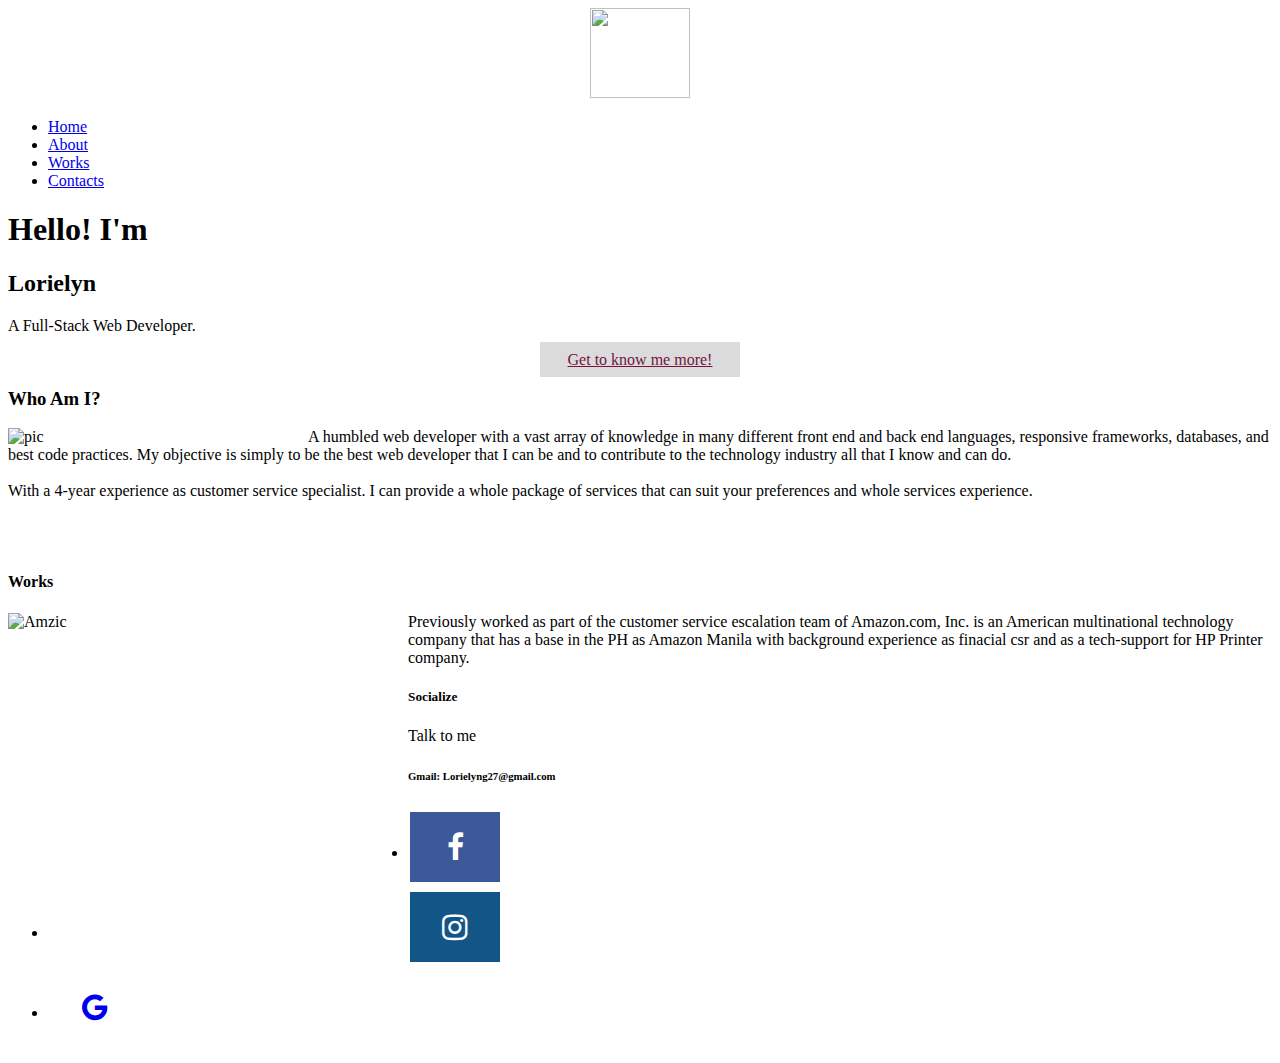
==== index.html @ 3c98e3cc "Rename index.html.html to index.html" ====
<!DOCTYPE html>
<html lang="en">
<head>
    <meta charset="UTF-8">
    <meta name="viewport" content="width=device-width, initial-scale=1.0">
    <link rel="stylesheet" href="style.css">
    <title>ONLINE RESUME</title>
    <link rel="stylesheet" href="https://cdnjs.cloudflare.com/ajax/libs/font-awesome/4.7.0/css/font-awesome.min.css">
    <style>

.fa {
  padding: 20px;
  font-size: 30px;
  width: 50px;
  text-align: center;
  text-decoration: none;
  margin: 5px 2px;
}

.fa:hover {
    opacity: 0.7;
}

.fa-facebook {
  background: #3B5998;
  color: white;
}

.fa-instagram {
  background: #125688;
  color: white;
}

  .img {
          border-radius: 0%;
        }
 .btn {
  background-color: #dcdbdb;
  border: none;
  color: rgb(116, 20, 65);
  padding: 9px 28px;
  text-align: center;
  font-size: 16px;
  margin: 4px 2px;
  transition: 0.3s;
  font-family: Tangerine;
}

.btn:hover {
  background-color: #b02d5b;
  color: white;
}


</style>
</head>
    <body>
          <div class="container">
          <center><img src="logo.png" width="100" height="90"> </center>
          <header>
            <ul>
              <li><a href="#Home" class="active">Home</a></li>
              <li><a href="#WhoamI">About</a></li>
              <li><a href="#Works">Works</a></li>
              <li><a href="#Contacts">Contacts</a></li>
              </ul>
          </header>
        

       <div class="text-box">
        <div class="adjust-line-height">
          <h1>Hello! I'm </h1>
                 <h2>Lorielyn</h2>
                 <p>A Full-Stack Web Developer.</p>
                 <center><a href="#WhoamI" class="btn">Get to know me more!</a></center>
                 </div>
       </div>
       </div>

       
       <div class="hero" id="WhoamI">
        <h3>Who Am I?</h3>
          <img src="picc.jpg" alt="pic"
          style="float:left" width="300"; height:="205">
          <p> A humbled web developer with a vast array of knowledge in many different front end and back end languages,
             responsive frameworks, databases, and best code practices. My objective is simply to be the best web developer 
           that I can be and to contribute to the technology industry all that I know and can do.
           <br><br> With a 4-year experience as customer service specialist. I can provide a whole package
            of services that can suit your preferences and whole services experience.
          </p>
          </div>

     <div class="section" id="Works">
     <br><br>
     <h4>Works</h4>
      <img src="Amzic.jpg" alt="Amzic"
      style="float:left;"" width="400"; height="300">
      <p> Previously worked as part of the customer service escalation team of Amazon.com, Inc. 
        is an American multinational technology company that has a base in the PH as Amazon Manila
        with background experience as finacial csr  and as a tech-support for HP Printer company. </p>
     </div>

      <div class="wrapper" id="Contacts">
        <h5>Socialize</h5>
        <p>Talk to me</p>
        <h6>Gmail: Lorielyng27@gmail.com</h6> 
        <div class="media">
          <ul>
            <li><a href="#" class="fa fa-facebook"></a></li>
            <li><a href="#" class="fa fa-instagram"></a></li>
            <li><a href="#" class="fa fa-google"></a></li>
          </ul>

        </div>
      </div>

</body>
</html>
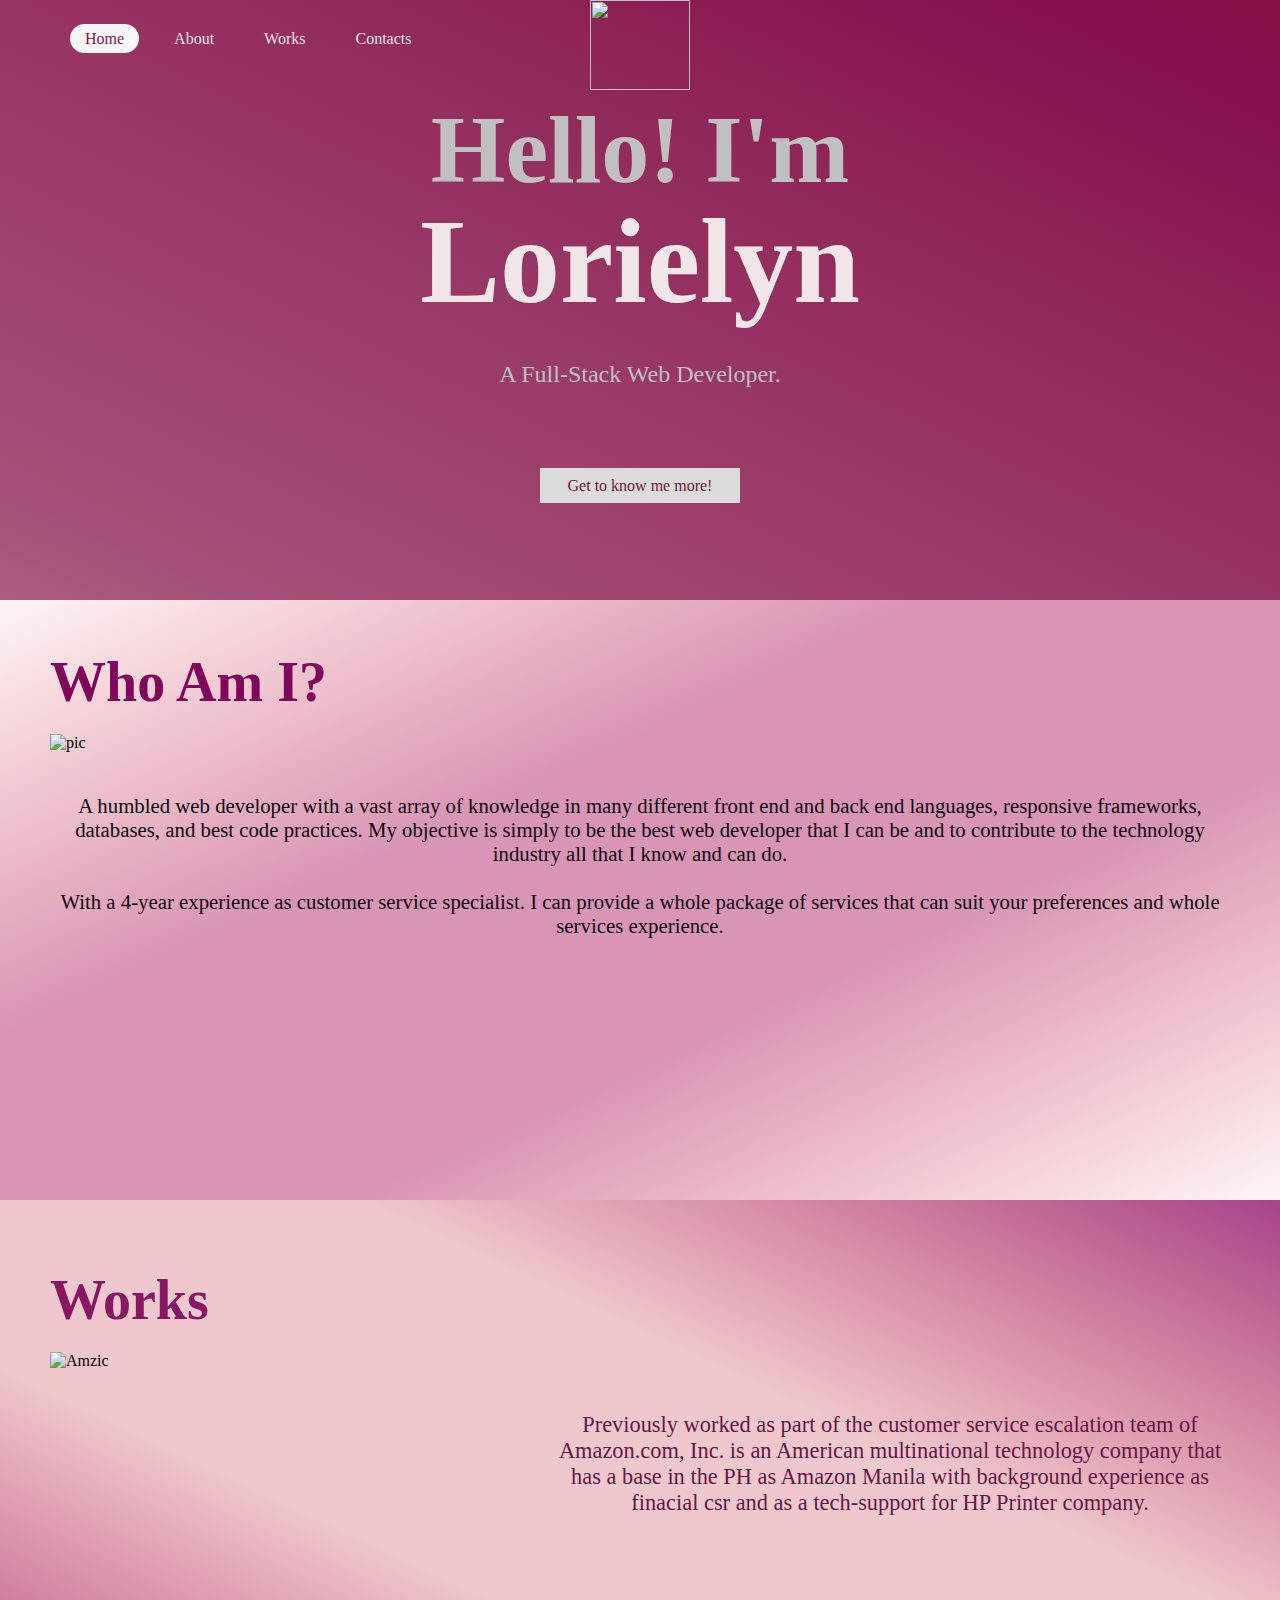
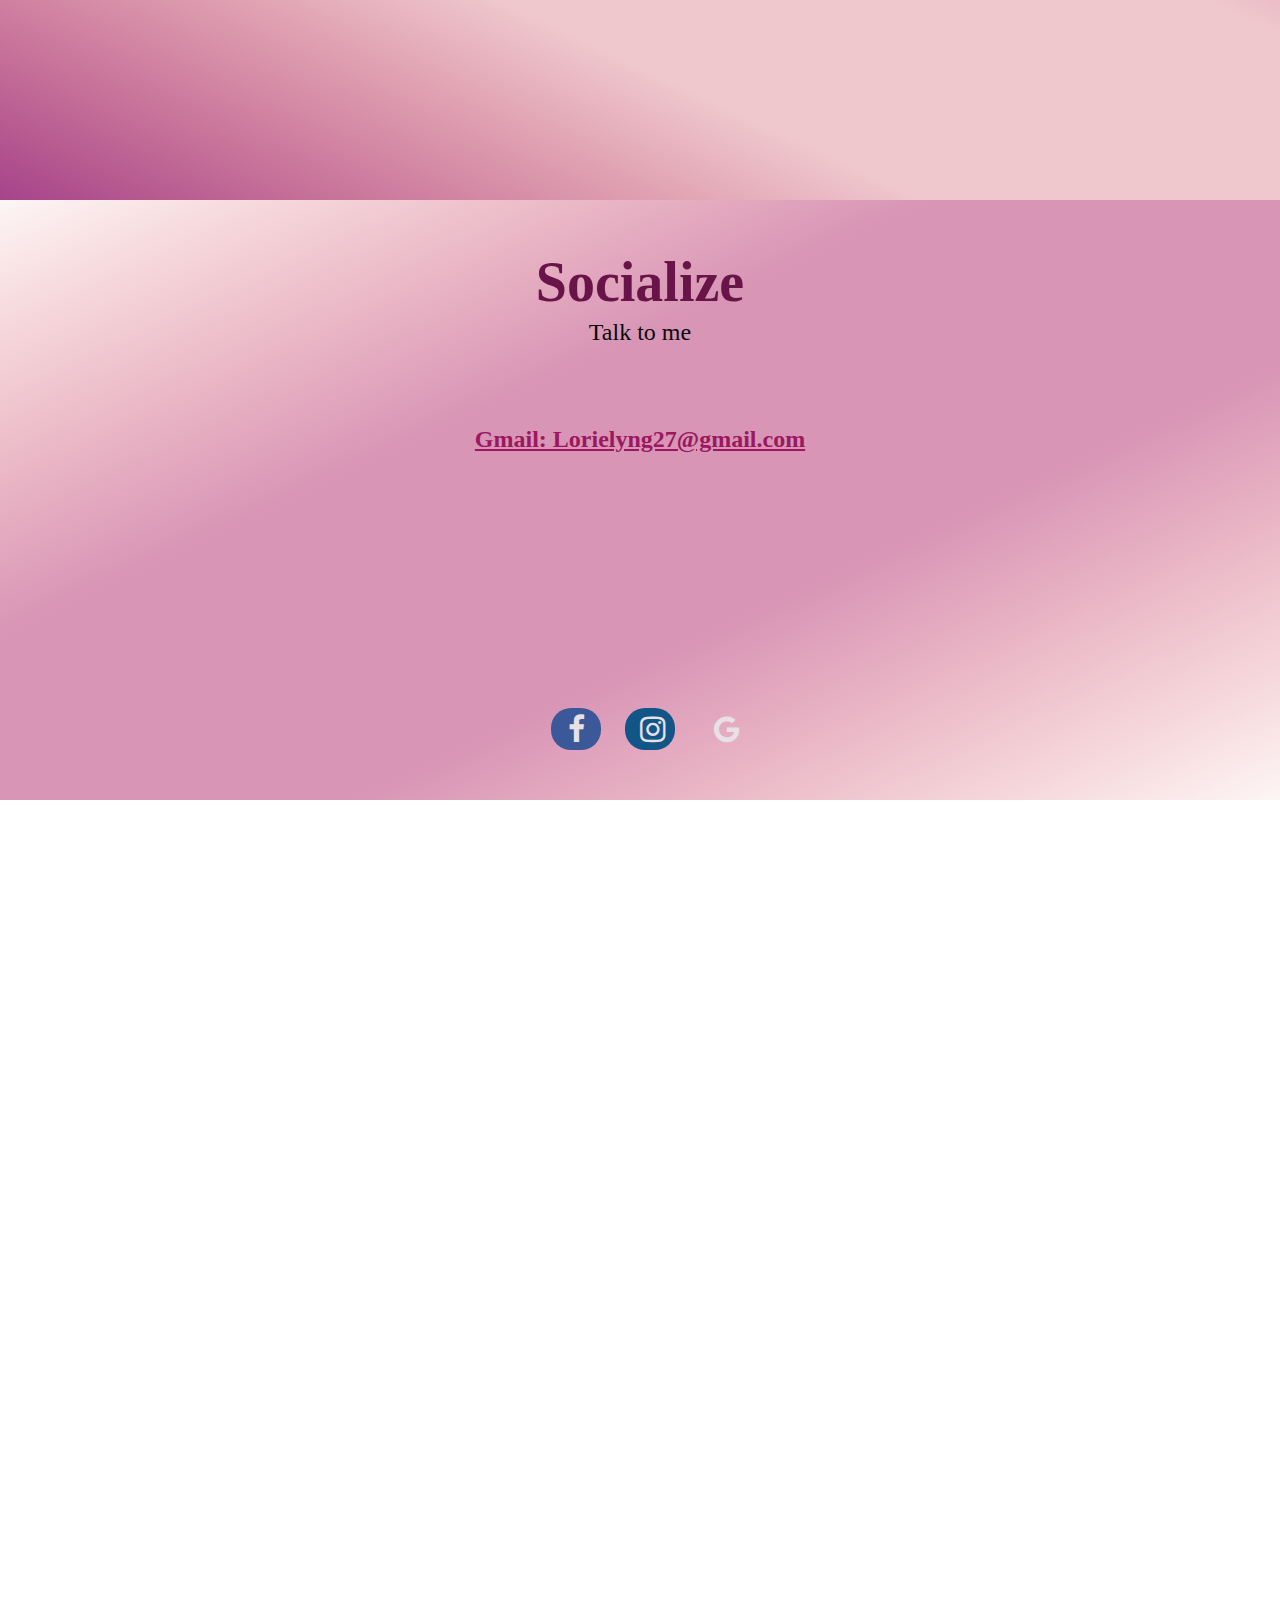
==== commit 49a93b6d: "index.html" ====
--- a/index.html
+++ b/index.html
@@ -3,7 +3,7 @@
 <head>
     <meta charset="UTF-8">
     <meta name="viewport" content="width=device-width, initial-scale=1.0">
-    <link rel="stylesheet" href="style.css">
+    <link rel="stylesheet" href="css/style.css">
     <title>ONLINE RESUME</title>
     <link rel="stylesheet" href="https://cdnjs.cloudflare.com/ajax/libs/font-awesome/4.7.0/css/font-awesome.min.css">
     <style>
--- a/css/style.css
+++ b/css/style.css
@@ -0,0 +1,222 @@
+* {
+    margin: 0;
+    padding: 0;
+    box-sizing: border-box;
+    font-family: Tangerine;
+}
+
+body 
+{
+    min-height: 2000vh;
+}
+
+header {
+    position: absolute;
+    top : 0;
+    left: 0;
+    width: 100%;
+    padding: 30px 50px;
+    display: flex;
+    justify-content: space-between;
+    align-items: center;
+}
+header ul {
+    display: flex;
+    justify-content: center;
+}
+header ul li {
+    list-style: none;
+    margin-left: 20px;
+}
+header ul li a {
+    text-decoration: none;
+    padding: 6px 15px;
+    color: #e8e0e5;
+    border-radius: 20px;
+    -webkit-border-radius: 20px;
+    -moz-border-radius: 20px;
+    -ms-border-radius: 20px;
+    -o-border-radius: 20px;
+}
+header ul li a:hover,
+header ul li a.active {
+    background:rgb(247, 245, 246);
+    color: #7b194f;
+}
+
+.container {
+    height: 600px;
+    width: 100%;
+    background: linear-gradient(to left bottom, #843020, #88272a, #8a1e34, #891540, #86104d, #912a5b, #9b3e6a, #a55078, #bf7890, #d6a1ac, #ebcbce, #fdf5f5);
+    background-size: 300% 300%;
+    animation: color 12s ease-in-out infinite;
+    -webkit-animation: color 10s ease-in-out infinite;
+}
+
+@keyframes color {
+    0% {
+        background-position: 0 50%;
+    }
+}
+
+.text-box {
+    animation: slide-up 5s;
+    -webkit-animation: slide-up 5s;
+}
+
+@keyframes slide-up  {
+    from {
+        opacity: 0.2;
+        line-height: 200px;
+       }
+       to {
+        opacity: 1;
+        line-height: 25px;
+       }
+}
+
+h1{
+    text-align: center;
+    font-family: Tangerine;
+    font-size: 6em;
+    color: silver;
+}
+
+h2 {
+  text-align: center;
+  font-family: Tangerine;
+  font-size: 7.5em;
+  color: rgb(240, 230, 230);
+}
+
+p { text-align: center;
+    font-family: Tangerine;
+    font-size: 1.5em;
+    color: silver;
+}
+
+.btn {
+    text-decoration: none;
+    text-align: center;
+    font-family: Tangerine;
+    font-size: 1em;
+    color: rgb(118, 23, 91);
+}
+
+.adjust-line-height {
+    line-height: 7em;
+}
+
+.hero {
+    height: 600px;
+    width: 100%;
+    position: flex;
+    background: linear-gradient(to left top, #fdf5f5, #f7dcdf, #efc4ce, #e5acc0, #d895b6, #d895b6, #d895b6, #d895b6, #e5acc0, #efc4ce, #f7dcdf, #fdf5f5);
+    padding: 30px 50px;
+}
+
+.hero img {
+    margin-top: 20px;
+    margin-right: 100px;
+}
+
+.hero h3 {
+    text-align: left;
+    margin-top: 20px;
+    font-family: Tangerine;
+    font-size: 3.5em;
+    color: rgb(128, 6, 91);
+}
+
+.hero p {
+    text-align: center;
+    font-family: Tangerine;
+    font-size: 1.3em;
+    color: rgb(12, 8, 8);
+    margin-top: 80px;
+}
+
+
+.section {
+    height: 600px;
+    width: 100%;
+    position: flex;
+    background:linear-gradient(to left bottom, #a6448a, #be6494, #d285a2, #e2a6b5, #efc8cd, #efc8cd, #efc8cd,
+     #efc8cd, #e2a6b5, #d285a2, #be6494, #a6448a);
+    padding: 30px 50px;
+}
+
+.section h4 {
+    text-align: left;
+    font-family: Tangerine;
+    font-size: 3.5em;
+    margin-top: 2px;
+    color: rgb(137, 22, 99);
+}
+
+.section p {
+    text-align: center;
+    font-family: Tangerine;
+    font-size: 1.4em;
+    color: rgb(104, 20, 72);
+    margin-top: 80px;
+}
+
+.section img {
+    margin-top: 20px;
+    margin-right: 100px;
+}
+
+.wrapper {
+    height: 600px;
+    width: 100%;
+    position: absolute;
+    background:linear-gradient(to left top, #fdf5f5, #f7dcdf, #efc4ce, #e5acc0, #d895b6, #d895b6, #d895b6, #d895b6, #e5acc0, #efc4ce, #f7dcdf, #fdf5f5);
+    padding: 30px 50px;
+    text-align: center;
+}
+
+.wrapper h5 {
+    text-align: center;
+    font-family: Tangerine;
+    font-size: 3.5em;
+    color: rgb(104, 20, 72);
+    margin-top: 20px;
+}
+
+.wrapper p {
+    text-align: center;
+    font-family: Tangerine;
+    font-size: 1.5em;
+    color: rgb(11, 10, 11);
+    margin-top: 5px;
+}
+
+.wrapper h6 {
+    text-align: center;
+    font-family: Tangerine;
+    font-size: 1.5em;
+    color: rgb(155, 24, 96);
+    margin-top: 80px;
+    text-decoration: underline;
+}
+
+.media ul { 
+    margin-top: 250px;
+    display: flex;
+    justify-content: center;
+}
+
+
+.media ul li {
+    list-style: none;
+    margin-left: 20px;
+}
+
+.media ul li a {
+    text-decoration: none;
+    padding: 6px 15px;
+    color: #e8e0e5;
+    border-radius: 20px;
+}
+
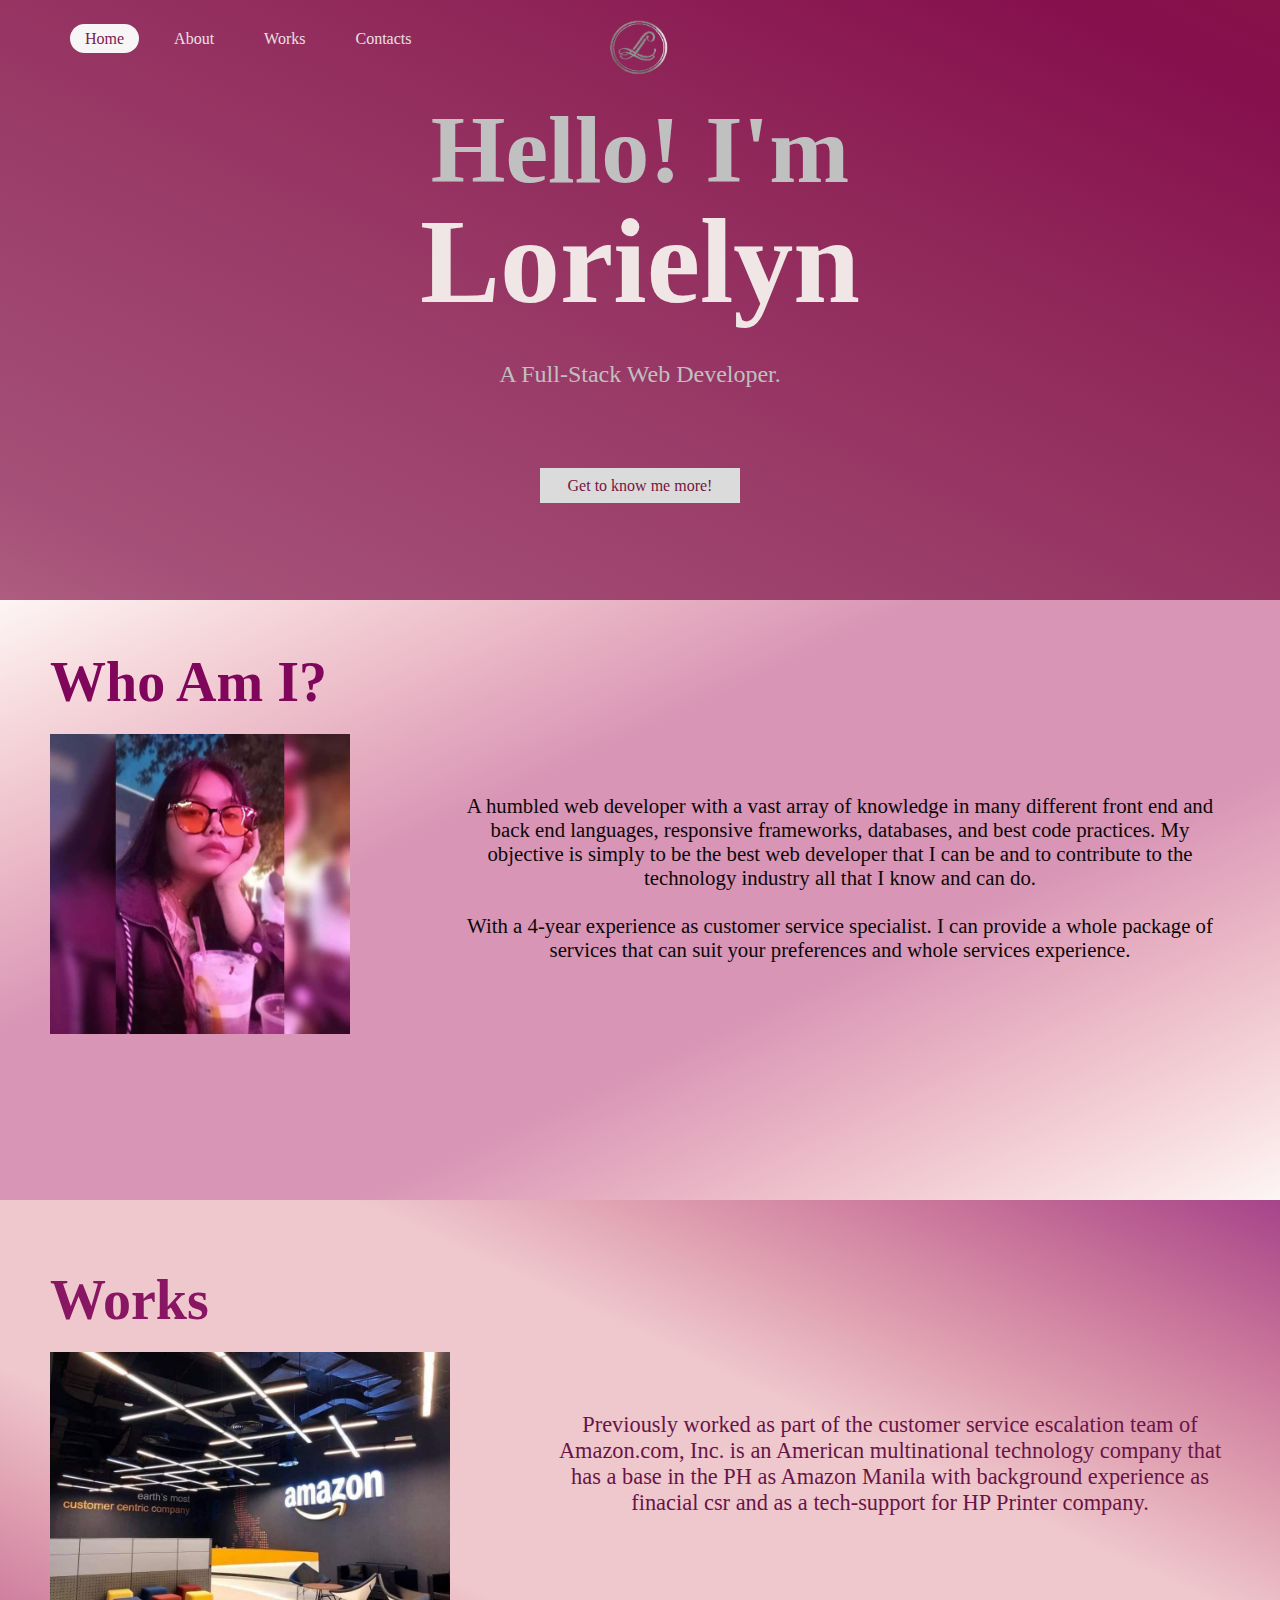
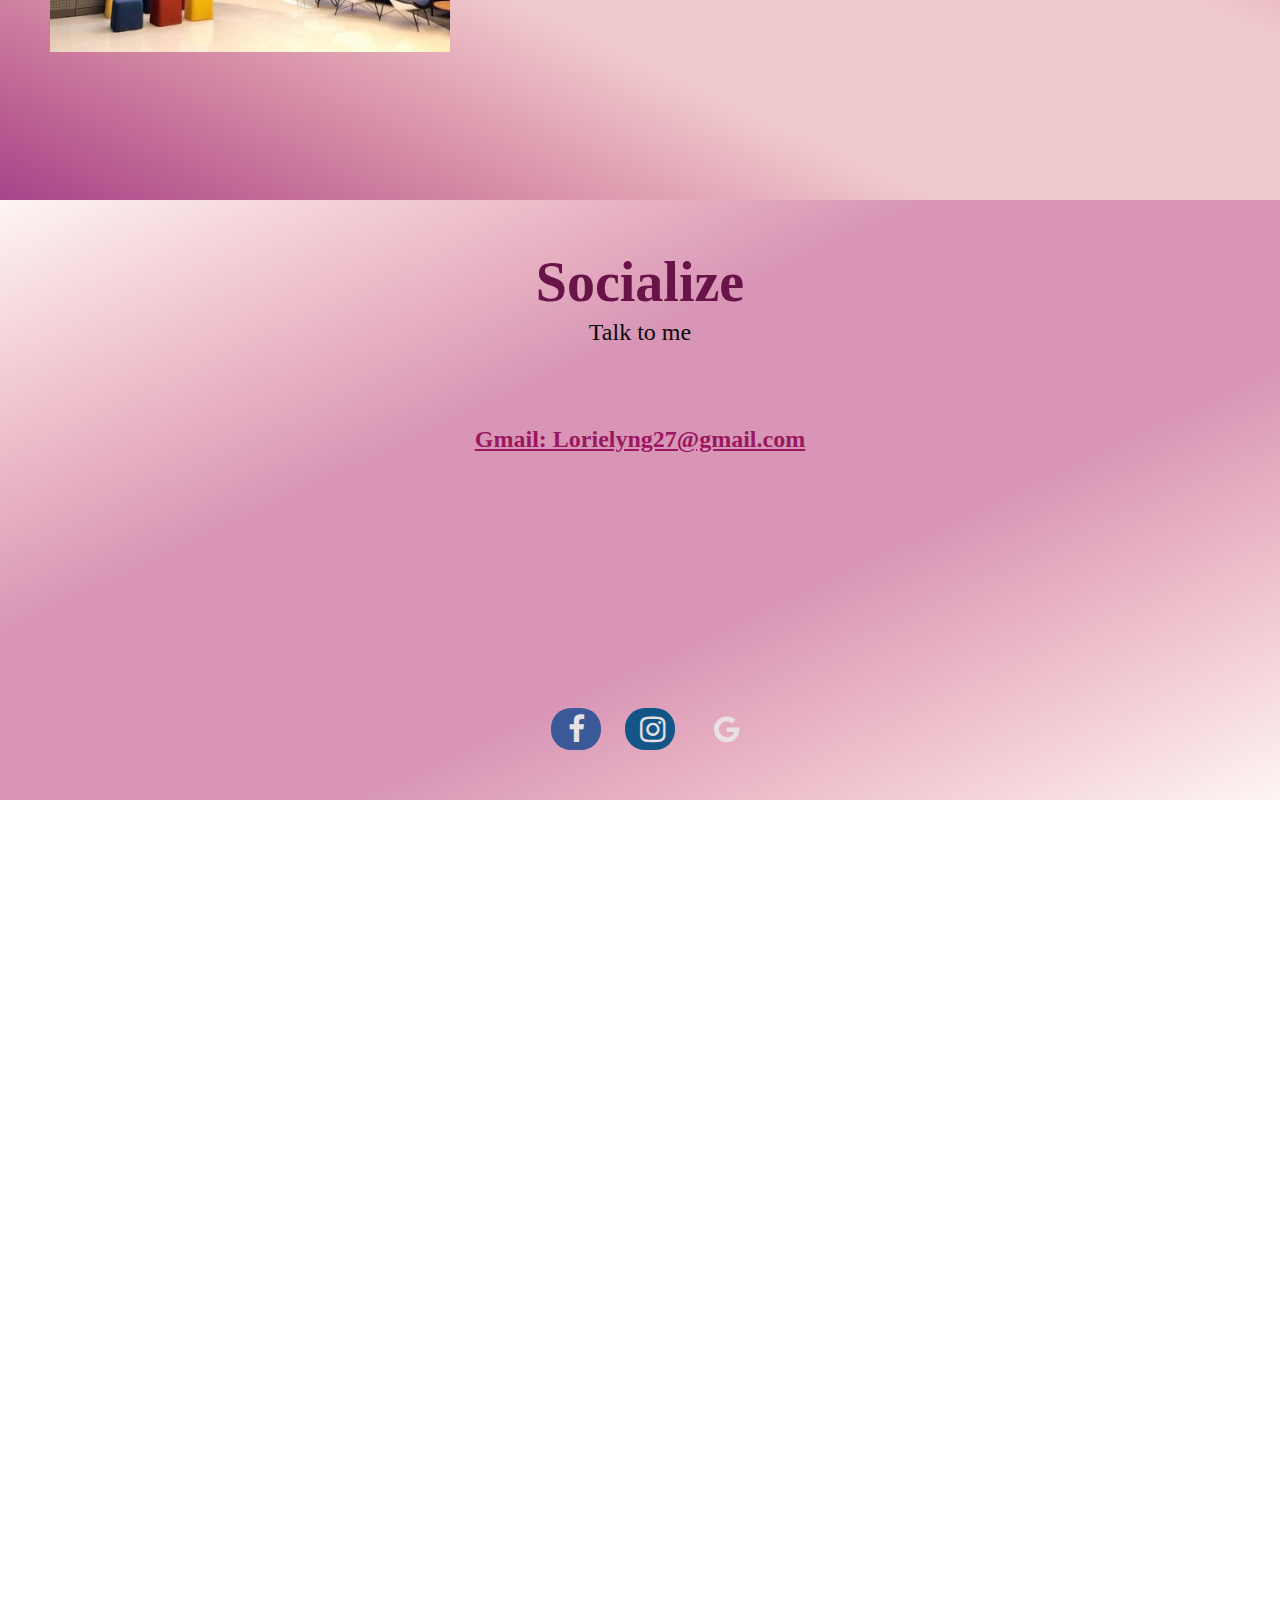
==== commit e95f7e0c: "index.html" ====
--- a/index.html
+++ b/index.html
@@ -56,7 +56,7 @@
 </head>
     <body>
           <div class="container">
-          <center><img src="logo.png" width="100" height="90"> </center>
+          <center><img src="images/logo.png" width="100" height="90"> </center>
           <header>
             <ul>
               <li><a href="#Home" class="active">Home</a></li>
@@ -80,7 +80,7 @@
        
        <div class="hero" id="WhoamI">
         <h3>Who Am I?</h3>
-          <img src="picc.jpg" alt="pic"
+          <img src="images/picc.jpg" alt="pic"
           style="float:left" width="300"; height:="205">
           <p> A humbled web developer with a vast array of knowledge in many different front end and back end languages,
              responsive frameworks, databases, and best code practices. My objective is simply to be the best web developer 
@@ -93,7 +93,7 @@
      <div class="section" id="Works">
      <br><br>
      <h4>Works</h4>
-      <img src="Amzic.jpg" alt="Amzic"
+      <img src="images/Amzic.jpg" alt="Amzic"
       style="float:left;"" width="400"; height="300">
       <p> Previously worked as part of the customer service escalation team of Amazon.com, Inc. 
         is an American multinational technology company that has a base in the PH as Amazon Manila
